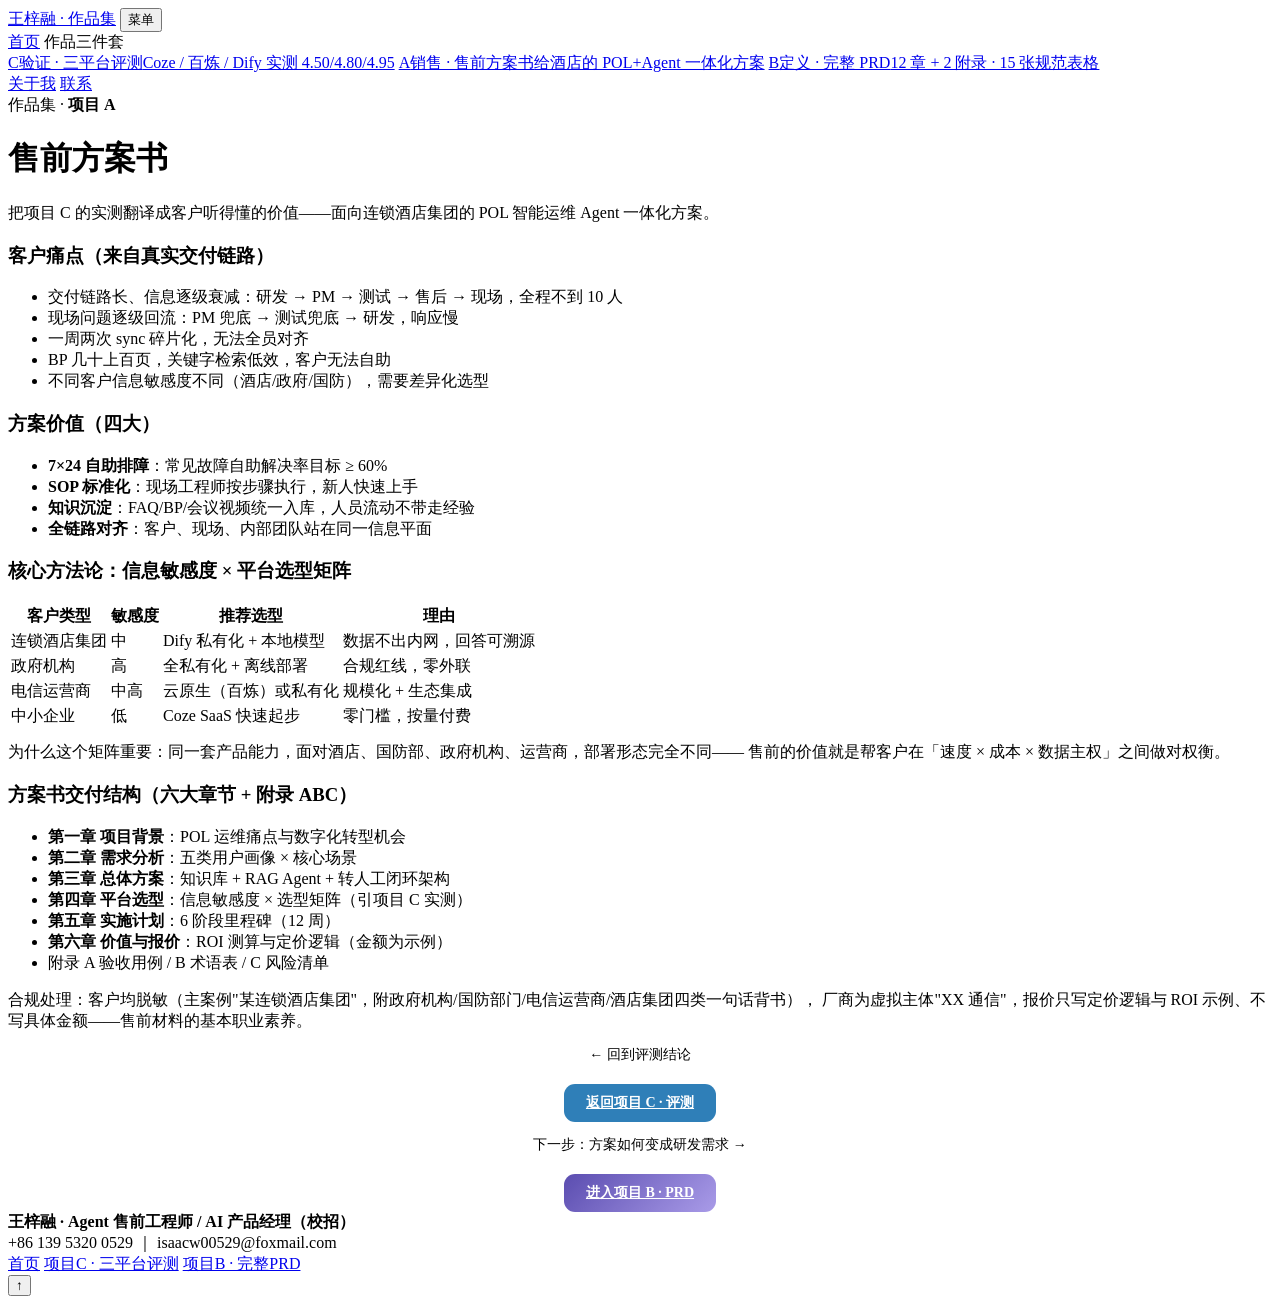
==== project-a.html @ 24b9f320 "Multi-page portfolio: C/A/B subpages" ====
<!DOCTYPE html>
<html lang="zh-CN">
<head>
<meta charset="UTF-8">
<meta name="viewport" content="width=device-width, initial-scale=1.0">
<title>项目A · 售前方案书 | 王梓融 作品集</title>
<link rel="stylesheet" href="css/style.css">
</head>
<body>

<nav>
  <div class="inner">
    <a class="nav-brand" href="index.html"><span class="dot"></span>王梓融 · 作品集</a>
    <button class="menu-toggle">菜单</button>
    <div class="nav-links">
      <a class="nav-item" href="index.html">首页</a>
      <span class="nav-item has-sub active">作品三件套
        <div class="dropdown">
          <a href="project-c.html"><span class="k">C</span><span>验证 · 三平台评测<span class="d">Coze / 百炼 / Dify 实测 4.50/4.80/4.95</span></span></a>
          <a href="project-a.html"><span class="k">A</span><span>销售 · 售前方案书<span class="d">给酒店的 POL+Agent 一体化方案</span></span></a>
          <a href="project-b.html"><span class="k">B</span><span>定义 · 完整 PRD<span class="d">12 章 + 2 附录 · 15 张规范表格</span></span></a>
        </div>
      </span>
      <a class="nav-item" href="index.html#about">关于我</a>
      <a class="nav-item" href="index.html#contact">联系</a>
    </div>
  </div>
</nav>

<div class="pagehead">
  <div class="crumb">作品集 · <b>项目 A</b></div>
  <h1>售前方案书</h1>
  <p>把项目 C 的实测翻译成客户听得懂的价值——面向连锁酒店集团的 POL 智能运维 Agent 一体化方案。</p>
</div>

<section>
  <div class="wrap">
    <div class="two">
      <div class="card reveal l">
        <h3>客户痛点（来自真实交付链路）</h3>
        <ul>
          <li>交付链路长、信息逐级衰减：研发 → PM → 测试 → 售后 → 现场，全程不到 10 人</li>
          <li>现场问题逐级回流：PM 兜底 → 测试兜底 → 研发，响应慢</li>
          <li>一周两次 sync 碎片化，无法全员对齐</li>
          <li>BP 几十上百页，关键字检索低效，客户无法自助</li>
          <li>不同客户信息敏感度不同（酒店/政府/国防），需要差异化选型</li>
        </ul>
      </div>
      <div class="card reveal r">
        <h3>方案价值（四大）</h3>
        <ul>
          <li><b>7×24 自助排障</b>：常见故障自助解决率目标 ≥ 60%</li>
          <li><b>SOP 标准化</b>：现场工程师按步骤执行，新人快速上手</li>
          <li><b>知识沉淀</b>：FAQ/BP/会议视频统一入库，人员流动不带走经验</li>
          <li><b>全链路对齐</b>：客户、现场、内部团队站在同一信息平面</li>
        </ul>
      </div>
    </div>

    <div class="card reveal">
      <h3>核心方法论：信息敏感度 × 平台选型矩阵</h3>
      <table>
        <tr><th>客户类型</th><th>敏感度</th><th>推荐选型</th><th>理由</th></tr>
        <tr><td>连锁酒店集团</td><td>中</td><td>Dify 私有化 + 本地模型</td><td>数据不出内网，回答可溯源</td></tr>
        <tr><td>政府机构</td><td>高</td><td>全私有化 + 离线部署</td><td>合规红线，零外联</td></tr>
        <tr><td>电信运营商</td><td>中高</td><td>云原生（百炼）或私有化</td><td>规模化 + 生态集成</td></tr>
        <tr><td>中小企业</td><td>低</td><td>Coze SaaS 快速起步</td><td>零门槛，按量付费</td></tr>
      </table>
      <p style="margin-top:12px">为什么这个矩阵重要：同一套产品能力，面对酒店、国防部、政府机构、运营商，部署形态完全不同——
      售前的价值就是帮客户在「速度 × 成本 × 数据主权」之间做对权衡。</p>
    </div>

    <div class="card reveal">
      <h3>方案书交付结构（六大章节 + 附录 ABC）</h3>
      <ul>
        <li><b>第一章 项目背景</b>：POL 运维痛点与数字化转型机会</li>
        <li><b>第二章 需求分析</b>：五类用户画像 × 核心场景</li>
        <li><b>第三章 总体方案</b>：知识库 + RAG Agent + 转人工闭环架构</li>
        <li><b>第四章 平台选型</b>：信息敏感度 × 选型矩阵（引项目 C 实测）</li>
        <li><b>第五章 实施计划</b>：6 阶段里程碑（12 周）</li>
        <li><b>第六章 价值与报价</b>：ROI 测算与定价逻辑（金额为示例）</li>
        <li>附录 A 验收用例 / B 术语表 / C 风险清单</li>
      </ul>
      <div class="note">合规处理：客户均脱敏（主案例"某连锁酒店集团"，附政府机构/国防部门/电信运营商/酒店集团四类一句话背书），
      厂商为虚拟主体"XX 通信"，报价只写定价逻辑与 ROI 示例、不写具体金额——售前材料的基本职业素养。</div>
    </div>

    <div class="two">
      <div class="card reveal" style="text-align:center">
        <p style="font-size:14px;color:var(--muted)">← 回到评测结论</p>
        <a href="project-c.html" style="display:inline-block;margin-top:6px;padding:10px 22px;border-radius:11px;background:#2F7FB8;color:#fff;font-size:14px;font-weight:600">返回项目 C · 评测</a>
      </div>
      <div class="card reveal" style="text-align:center">
        <p style="font-size:14px;color:var(--muted)">下一步：方案如何变成研发需求 →</p>
        <a href="project-b.html" style="display:inline-block;margin-top:6px;padding:10px 22px;border-radius:11px;background:linear-gradient(135deg,#5B4DB0,#A99BE8);color:#fff;font-size:14px;font-weight:600">进入项目 B · PRD</a>
      </div>
    </div>
  </div>
</section>

<footer>
  <div class="wrap">
    <b>王梓融 · Agent 售前工程师 / AI 产品经理（校招）</b><br>
    +86 139 5320 0529 ｜ isaacw00529@foxmail.com<br>
    <div class="links">
      <a href="index.html">首页</a>
      <a href="project-c.html">项目C · 三平台评测</a>
      <a href="project-b.html">项目B · 完整PRD</a>
    </div>
  </div>
</footer>

<button id="topBtn">↑</button>
<script src="js/app.js"></script>
</body>
</html>
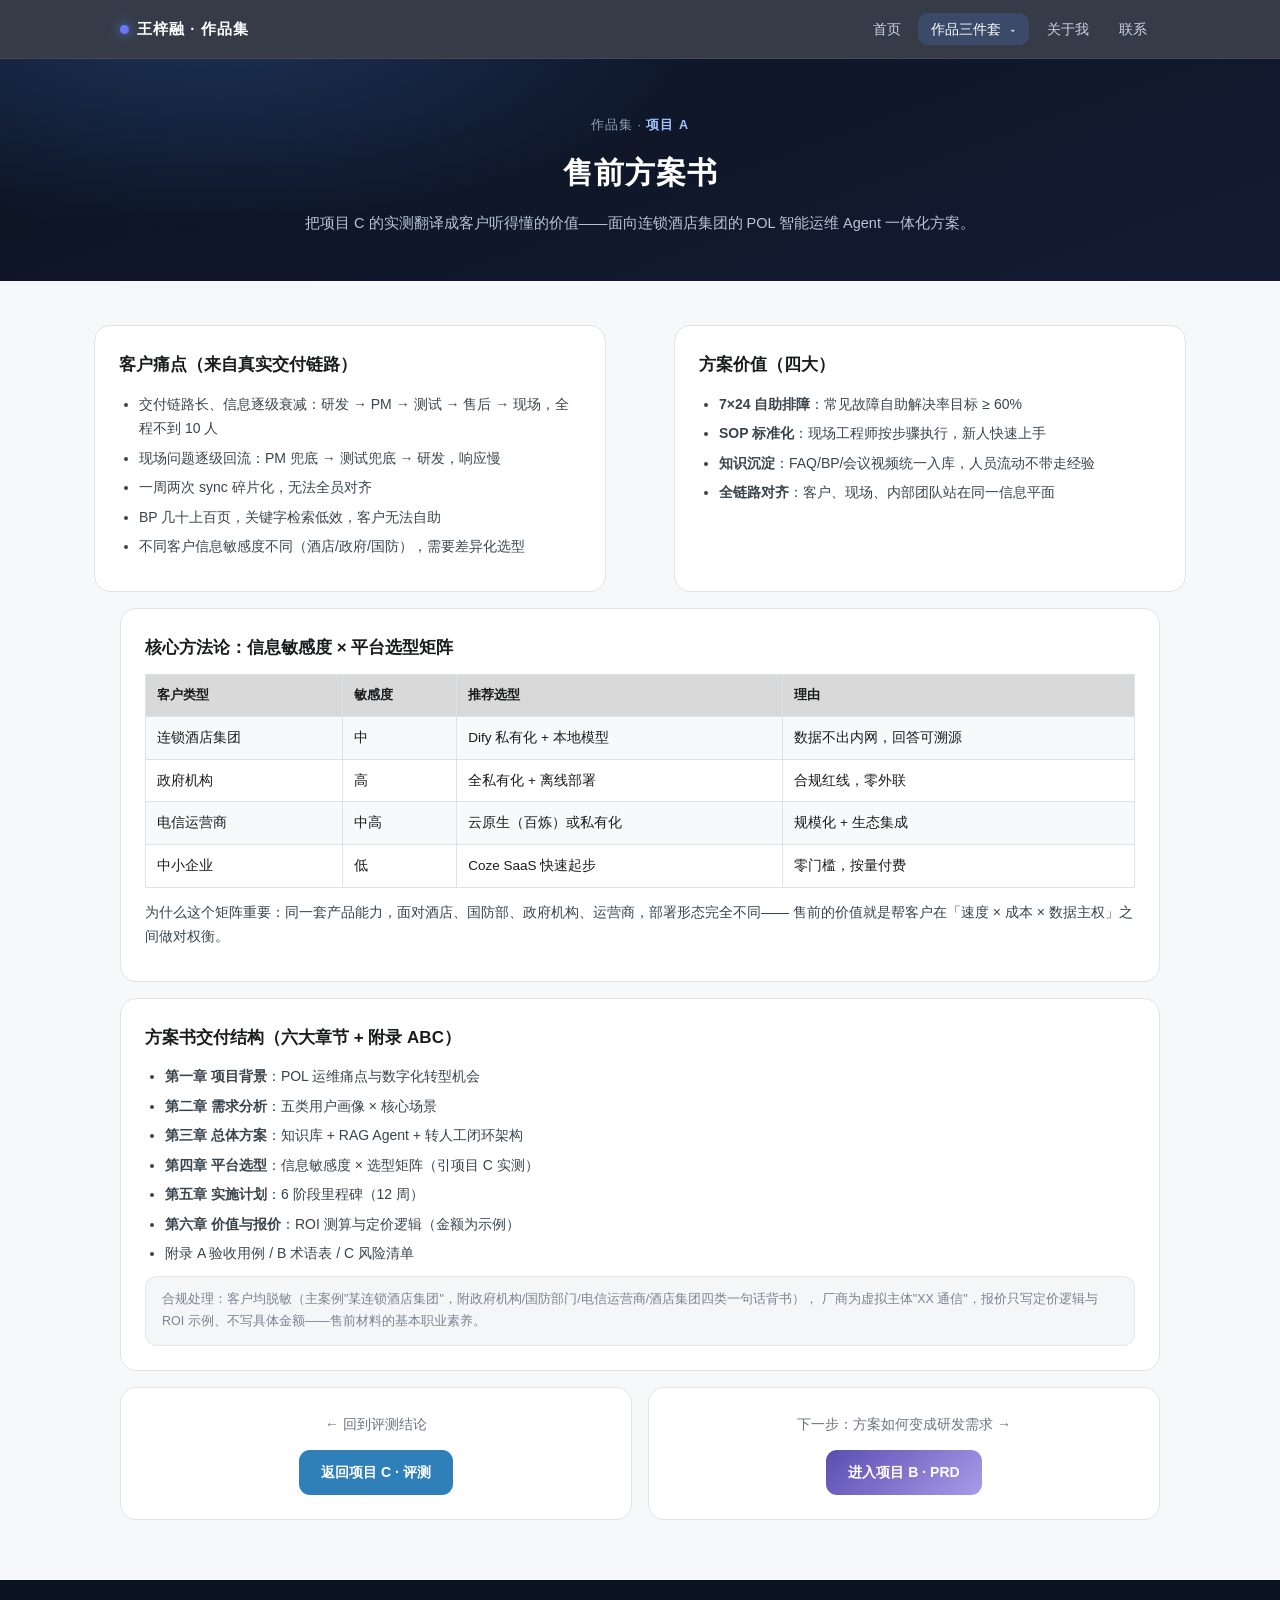
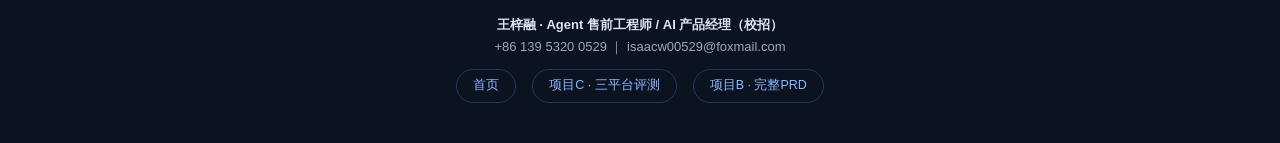
==== commit dc5f35b1: "Inline css/js: polished multi-page portfolio" ====
--- a/project-a.html
+++ b/project-a.html
@@ -4,7 +4,172 @@
 <meta charset="UTF-8">
 <meta name="viewport" content="width=device-width, initial-scale=1.0">
 <title>项目A · 售前方案书 | 王梓融 作品集</title>
-<link rel="stylesheet" href="css/style.css">
+<style>
+/* ===== 作品集共享样式：深色科技风 + 精致动画 ===== */
+:root{
+  --bg:#F7F8FA; --card:#FFFFFF; --line:#E4E3DD;
+  --dark:#0B1220; --dark2:#111A2E;
+  --accent:#4F8EF7; --accent2:#8B5CF6; --green:#2E8B6E; --red:#C21A1A;
+  --text:#1A1B1C; --muted:#6B7280;
+  --grad:linear-gradient(135deg,#4F8EF7 0%,#8B5CF6 100%);
+}
+*{margin:0;padding:0;box-sizing:border-box;}
+html{scroll-behavior:smooth;}
+body{font-family:'PingFang SC','Roboto','Segoe UI',Arial,sans-serif;background:var(--bg);color:var(--text);line-height:1.75;-webkit-font-smoothing:antialiased;}
+a{text-decoration:none;color:inherit;}
+img{max-width:100%;}
+
+/* ===== 导航（毛玻璃 + 子菜单）===== */
+nav{position:sticky;top:0;z-index:100;background:rgba(11,18,32,0.82);backdrop-filter:blur(14px);-webkit-backdrop-filter:blur(14px);border-bottom:1px solid rgba(255,255,255,0.08);}
+nav .inner{max-width:1080px;margin:0 auto;padding:0 20px;display:flex;align-items:center;height:58px;gap:4px;}
+.nav-brand{font-weight:700;color:#fff;font-size:15px;letter-spacing:1px;margin-right:auto;display:flex;align-items:center;gap:8px;}
+.nav-brand .dot{width:9px;height:9px;border-radius:50%;background:var(--grad);box-shadow:0 0 12px rgba(79,143,247,0.9);}
+.nav-item{position:relative;padding:8px 13px;border-radius:10px;color:#C9D4E4;font-size:14px;transition:color .25s,background .25s;}
+.nav-item:hover{color:#fff;background:rgba(255,255,255,0.08);}
+.nav-item.active{color:#fff;background:rgba(79,143,247,0.18);}
+.nav-item.has-sub::after{content:'\25BE';margin-left:5px;font-size:11px;opacity:.7;}
+.dropdown{position:absolute;top:100%;left:0;min-width:230px;background:rgba(17,26,46,0.97);backdrop-filter:blur(14px);border:1px solid rgba(255,255,255,0.10);border-radius:14px;padding:8px;opacity:0;visibility:hidden;transform:translateY(8px);transition:all .28s cubic-bezier(.22,1,.36,1);box-shadow:0 18px 40px rgba(0,0,0,0.45);}
+.nav-item:hover .dropdown,.nav-item:focus-within .dropdown{opacity:1;visibility:visible;transform:translateY(4px);}
+.dropdown a{display:flex;align-items:center;gap:10px;padding:9px 12px;border-radius:9px;color:#D5DEEC;font-size:13.5px;transition:background .2s,color .2s;}
+.dropdown a:hover{background:rgba(79,143,247,0.16);color:#fff;}
+.dropdown .k{flex:0 0 20px;width:20px;height:20px;border-radius:6px;background:var(--grad);color:#fff;font-size:11px;font-weight:700;display:flex;align-items:center;justify-content:center;}
+.dropdown .d{font-size:11px;color:#8FA0B8;display:block;}
+.menu-toggle{display:none;background:none;border:1px solid rgba(255,255,255,0.2);color:#fff;border-radius:9px;padding:7px 12px;font-size:14px;cursor:pointer;}
+
+/* ===== Hero（深色渐变 + 点阵 + 光晕）===== */
+.hero{position:relative;background:radial-gradient(1200px 500px at 20% -10%,rgba(79,143,247,0.28),transparent 60%),radial-gradient(900px 420px at 85% 0%,rgba(139,92,246,0.24),transparent 55%),linear-gradient(160deg,#0B1220 0%,#111A2E 60%,#0B1220 100%);color:#fff;overflow:hidden;}
+.hero::before{content:'';position:absolute;inset:0;background-image:radial-gradient(rgba(255,255,255,0.055) 1px,transparent 1px);background-size:26px 26px;-webkit-mask-image:linear-gradient(180deg,#000 30%,transparent 100%);mask-image:linear-gradient(180deg,#000 30%,transparent 100%);}
+.hero .inner{position:relative;max-width:1080px;margin:0 auto;padding:92px 20px 84px;}
+.hero h1{font-size:46px;font-weight:800;letter-spacing:2px;background:linear-gradient(100deg,#fff 40%,#A5C4FF 75%,#C9B8FF 100%);-webkit-background-clip:text;background-clip:text;-webkit-text-fill-color:transparent;}
+.hero .sub{margin-top:10px;font-size:19px;font-weight:600;color:#8FB8FF;}
+.hero .chips{display:flex;flex-wrap:wrap;gap:10px;margin-top:22px;}
+.hero .chips span{border:1px solid rgba(255,255,255,0.22);background:rgba(255,255,255,0.06);border-radius:999px;padding:6px 16px;font-size:13px;color:#DDE6F4;transition:transform .3s,border-color .3s,background .3s;}
+.hero .chips span:hover{transform:translateY(-3px);border-color:rgba(79,143,247,0.7);background:rgba(79,143,247,0.14);}
+.hero .lead{margin-top:26px;max-width:760px;font-size:16px;color:#B8C4D8;line-height:1.9;}
+.hero .lead b{color:#fff;}
+.hero .cta{display:inline-flex;gap:10px;align-items:center;margin-top:30px;padding:12px 26px;border-radius:12px;background:var(--grad);color:#fff;font-size:15px;font-weight:600;box-shadow:0 8px 24px rgba(79,143,247,0.35);transition:transform .25s,box-shadow .25s;}
+.hero .cta:hover{transform:translateY(-3px);box-shadow:0 14px 34px rgba(79,143,247,0.5);}
+.hero .scroll-hint{position:absolute;bottom:22px;left:50%;transform:translateX(-50%);color:rgba(255,255,255,0.45);font-size:12px;letter-spacing:2px;animation:bob 2.2s ease-in-out infinite;}
+@keyframes bob{0%,100%{transform:translate(-50%,0);opacity:.5}50%{transform:translate(-50%,6px);opacity:1}}
+
+/* ===== 页面头部（子页深色横幅）===== */
+.pagehead{background:radial-gradient(900px 360px at 15% -20%,rgba(79,143,247,0.26),transparent 60%),linear-gradient(160deg,#0B1220,#131C33);color:#fff;padding:56px 20px 44px;text-align:center;}
+.pagehead .crumb{font-size:12.5px;color:#8FA0B8;letter-spacing:1px;}
+.pagehead .crumb b{color:#A5C4FF;}
+.pagehead h1{font-size:30px;font-weight:800;margin-top:10px;letter-spacing:1px;}
+.pagehead p{font-size:14.5px;color:#B8C4D8;max-width:720px;margin:12px auto 0;}
+
+/* ===== 内容容器 ===== */
+section{padding:44px 0;}
+.wrap{max-width:1080px;margin:0 auto;padding:0 20px;}
+.sec-title{font-size:22px;font-weight:700;margin-bottom:6px;position:relative;display:inline-block;}
+.sec-title::after{content:'';position:absolute;left:0;bottom:-5px;width:34px;height:3px;border-radius:2px;background:var(--grad);}
+.sec-desc{font-size:14px;color:var(--muted);margin:12px 0 24px;}
+
+/* ===== 卡片 ===== */
+.card{background:var(--card);border:1px solid var(--line);border-radius:16px;padding:24px;margin-bottom:16px;transition:transform .35s cubic-bezier(.22,1,.36,1),box-shadow .35s,border-color .35s;}
+.card:hover{transform:translateY(-4px);box-shadow:0 16px 40px rgba(15,30,60,0.10);border-color:#C9D9EE;}
+.card h3{font-size:17px;margin-bottom:12px;}
+.card p{font-size:14px;color:#3A444C;margin-bottom:8px;}
+.card ul{font-size:14px;color:#3A444C;padding-left:20px;margin-bottom:8px;}
+.card li{margin-bottom:5px;}
+.note{font-size:12.5px;color:#7A8391;background:rgba(15,30,60,0.04);border:1px solid rgba(15,30,60,0.07);border-radius:12px;padding:12px 16px;margin-top:10px;}
+
+/* ===== 表格 ===== */
+table{width:100%;border-collapse:collapse;font-size:13.5px;margin:10px 0 4px;}
+th,td{border:1px solid #DCE3E8;padding:9px 11px;text-align:left;}
+th{background:#D9D9D9;font-weight:600;font-size:13px;}
+tr:nth-child(even) td{background:#F8F9FB;}
+td.hl{color:var(--green);font-weight:600;}
+tbody tr:hover td{background:#EFF4FB;}
+
+/* ===== 徽章 ===== */
+.badge{display:inline-block;background:#EEF5F9;color:#1F5E77;border:1px solid #C9DEE9;border-radius:6px;padding:1px 8px;font-size:12px;font-weight:600;margin-right:6px;}
+.badge.m{background:#F0F7F2;color:#2E8B6E;border-color:#C4E4D3;}
+.badge.s{background:#F5F1EC;color:#8A6D3B;border-color:#E4D5BE;}
+
+/* ===== 三件套卡片（3D hover）===== */
+.cards3{display:flex;flex-wrap:wrap;gap:18px;margin-top:8px;}
+.tcard{flex:1 1 280px;min-width:260px;position:relative;border-radius:18px;padding:26px 22px;color:#fff;overflow:hidden;transform-style:preserve-3d;transition:transform .45s cubic-bezier(.22,1,.36,1),box-shadow .45s;box-shadow:0 10px 30px rgba(15,30,60,0.18);cursor:pointer;}
+.tcard:hover{transform:translateY(-8px) rotateX(2deg);box-shadow:0 26px 54px rgba(15,30,60,0.30);}
+.tcard::before{content:'';position:absolute;top:-40%;left:-30%;width:70%;height:130%;background:radial-gradient(circle at center,rgba(255,255,255,0.28),transparent 65%);opacity:0;transition:opacity .5s;pointer-events:none;}
+.tcard:hover::before{opacity:1;}
+.tcard .k{font-size:34px;font-weight:800;opacity:0.9;}
+.tcard .tt{font-size:18px;font-weight:700;margin-top:4px;}
+.tcard .dd{font-size:13px;opacity:0.92;margin-top:10px;line-height:1.6;}
+.tcard .go{display:inline-block;margin-top:16px;font-size:13px;font-weight:600;background:rgba(255,255,255,0.18);border:1px solid rgba(255,255,255,0.3);border-radius:999px;padding:6px 16px;transition:background .3s,transform .3s;}
+.tcard:hover .go{background:rgba(255,255,255,0.3);transform:translateX(4px);}
+.tc-c{background:linear-gradient(140deg,#2F7FB8,#5FB3D6);}
+.tc-a{background:linear-gradient(140deg,#257A5F,#5FC4A2);}
+.tc-b{background:linear-gradient(140deg,#5B4DB0,#A99BE8);}
+
+/* ===== 统计卡（count-up）===== */
+.stats{display:flex;flex-wrap:wrap;gap:14px;margin-top:8px;}
+.stat{flex:1 1 150px;min-width:150px;background:var(--card);border:1px solid var(--line);border-radius:16px;padding:18px 14px;text-align:center;transition:transform .3s,box-shadow .3s;}
+.stat:hover{transform:translateY(-4px);box-shadow:0 14px 34px rgba(15,30,60,0.10);}
+.stat .v{font-size:27px;font-weight:800;color:var(--green);}
+.stat .l{font-size:12.5px;color:var(--muted);margin-top:3px;}
+
+/* ===== 双栏 ===== */
+.two{display:flex;flex-wrap:wrap;gap:16px;}
+.two>div{flex:1 1 320px;min-width:280px;}
+
+/* ===== 时间线（关于我）===== */
+.timeline{position:relative;padding-left:26px;margin-top:14px;}
+.timeline::before{content:'';position:absolute;left:7px;top:6px;bottom:6px;width:2px;background:linear-gradient(180deg,#4F8EF7,#8B5CF6);opacity:.35;border-radius:2px;}
+.tl-item{position:relative;padding:12px 0 12px 22px;}
+.tl-item::before{content:'';position:absolute;left:-24px;top:20px;width:11px;height:11px;border-radius:50%;background:var(--grad);box-shadow:0 0 0 4px rgba(79,143,247,0.15);}
+.tl-item .when{font-size:12.5px;color:var(--muted);font-weight:600;}
+.tl-item .what{font-size:15px;font-weight:600;margin-top:2px;}
+.tl-item .desc{font-size:13.5px;color:#4A545E;margin-top:3px;}
+
+/* ===== 流程 SVG 动画 ===== */
+.flowline{stroke-dasharray:8 7;animation:dash 1.1s linear infinite;}
+@keyframes dash{to{stroke-dashoffset:-15;}}
+.pulse{animation:pulse 2s ease-in-out infinite;}
+@keyframes pulse{0%,100%{opacity:.5}50%{opacity:1}}
+
+/* ===== 联系区 ===== */
+.contact{display:flex;flex-wrap:wrap;gap:14px;}
+.c-item{flex:1 1 240px;min-width:220px;background:var(--card);border:1px solid var(--line);border-radius:16px;padding:20px;text-align:center;transition:transform .3s,box-shadow .3s,border-color .3s;}
+.c-item:hover{transform:translateY(-4px);box-shadow:0 14px 34px rgba(15,30,60,0.10);border-color:#C9D9EE;}
+.c-item .ic{font-size:24px;}
+.c-item .t{font-size:13px;color:var(--muted);margin-top:6px;}
+.c-item .v{font-size:16px;font-weight:700;margin-top:4px;}
+
+/* ===== Footer ===== */
+footer{background:var(--dark);color:#9AA8BF;padding:34px 20px 40px;text-align:center;font-size:13px;}
+footer b{color:#DDE6F4;}
+footer .links{margin-top:10px;display:flex;gap:16px;justify-content:center;flex-wrap:wrap;}
+footer .links a{color:#8FB8FF;border:1px solid rgba(79,143,247,0.3);border-radius:999px;padding:5px 16px;font-size:12.5px;transition:all .3s;}
+footer .links a:hover{background:rgba(79,143,247,0.15);transform:translateY(-2px);}
+
+/* ===== 滚动渐入动画 ===== */
+.reveal{opacity:0;transform:translateY(26px);transition:opacity .7s cubic-bezier(.22,1,.36,1),transform .7s cubic-bezier(.22,1,.36,1);}
+.reveal.in{opacity:1;transform:none;}
+.reveal.l{transform:translateX(-26px);}
+.reveal.r{transform:translateX(26px);}
+
+/* ===== 返回顶部 ===== */
+#topBtn{position:fixed;right:24px;bottom:26px;width:44px;height:44px;border-radius:50%;background:var(--grad);color:#fff;border:none;font-size:18px;cursor:pointer;opacity:0;visibility:hidden;transform:translateY(12px);transition:all .35s;box-shadow:0 8px 22px rgba(79,143,247,0.4);z-index:90;}
+#topBtn.show{opacity:1;visibility:visible;transform:none;}
+#topBtn:hover{transform:translateY(-3px);}
+
+/* ===== 页面切换淡入 ===== */
+body{animation:pageIn .5s ease;}
+@keyframes pageIn{from{opacity:0;transform:translateY(8px)}to{opacity:1;transform:none}}
+
+/* ===== 响应式 ===== */
+@media (max-width:720px){
+  .hero h1{font-size:30px;}
+  .menu-toggle{display:block;}
+  .nav-links{display:none;position:absolute;top:58px;left:0;right:0;background:rgba(11,18,32,0.97);flex-direction:column;padding:10px 16px;gap:2px;border-bottom:1px solid rgba(255,255,255,0.1);}
+  .nav-links.open{display:flex;}
+  .dropdown{position:static;opacity:1;visibility:visible;transform:none;background:transparent;border:none;box-shadow:none;padding-left:14px;min-width:0;}
+  .tcard:hover{transform:translateY(-6px);}
+}
+
+</style>
 </head>
 <body>
 
@@ -111,6 +276,79 @@
 </footer>
 
 <button id="topBtn">↑</button>
-<script src="js/app.js"></script>
+<script>
+/* ===== 作品集交互脚本 ===== */
+(function(){
+  'use strict';
+  var doc = document;
+
+  /* 1. 滚动渐入（IntersectionObserver） */
+  var revealEls = doc.querySelectorAll('.reveal');
+  if ('IntersectionObserver' in window && revealEls.length) {
+    var io = new IntersectionObserver(function(entries){
+      entries.forEach(function(en){
+        if (en.isIntersecting) {
+          en.target.classList.add('in');
+          io.unobserve(en.target);
+        }
+      });
+    }, { threshold: 0.12, rootMargin: '0px 0px -30px 0px' });
+    revealEls.forEach(function(el){ io.observe(el); });
+  } else {
+    revealEls.forEach(function(el){ el.classList.add('in'); });
+  }
+
+  /* 2. 数字滚动（count-up） */
+  var nums = doc.querySelectorAll('[data-count]');
+  if ('IntersectionObserver' in window && nums.length) {
+    var nio = new IntersectionObserver(function(entries){
+      entries.forEach(function(en){
+        if (!en.isIntersecting) return;
+        var el = en.target, target = parseFloat(el.getAttribute('data-count'));
+        var decimals = (el.getAttribute('data-dec') || '0').length;
+        var dur = 1100, start = null;
+        function step(ts){
+          if (!start) start = ts;
+          var p = Math.min((ts - start) / dur, 1);
+          var ease = 1 - Math.pow(1 - p, 3);
+          var v = target * ease;
+          el.textContent = decimals ? v.toFixed(decimals) : Math.round(v).toString();
+          if (p < 1) requestAnimationFrame(step);
+        }
+        requestAnimationFrame(step);
+        nio.unobserve(el);
+      });
+    }, { threshold: 0.4 });
+    nums.forEach(function(el){ nio.observe(el); });
+  }
+
+  /* 3. 移动端菜单 */
+  var toggle = doc.querySelector('.menu-toggle');
+  var links = doc.querySelector('.nav-links');
+  if (toggle && links) {
+    toggle.addEventListener('click', function(){
+      links.classList.toggle('open');
+      toggle.textContent = links.classList.contains('open') ? '关闭' : '菜单';
+    });
+  }
+
+  /* 4. 返回顶部 */
+  var topBtn = doc.getElementById('topBtn');
+  if (topBtn) {
+    window.addEventListener('scroll', function(){
+      if (window.scrollY > 420) topBtn.classList.add('show');
+      else topBtn.classList.remove('show');
+    }, { passive: true });
+    topBtn.addEventListener('click', function(){
+      window.scrollTo({ top: 0, behavior: 'smooth' });
+    });
+  }
+
+  /* 5. 年份 */
+  var y = doc.getElementById('year');
+  if (y) y.textContent = new Date().getFullYear();
+})();
+
+</script>
 </body>
 </html>
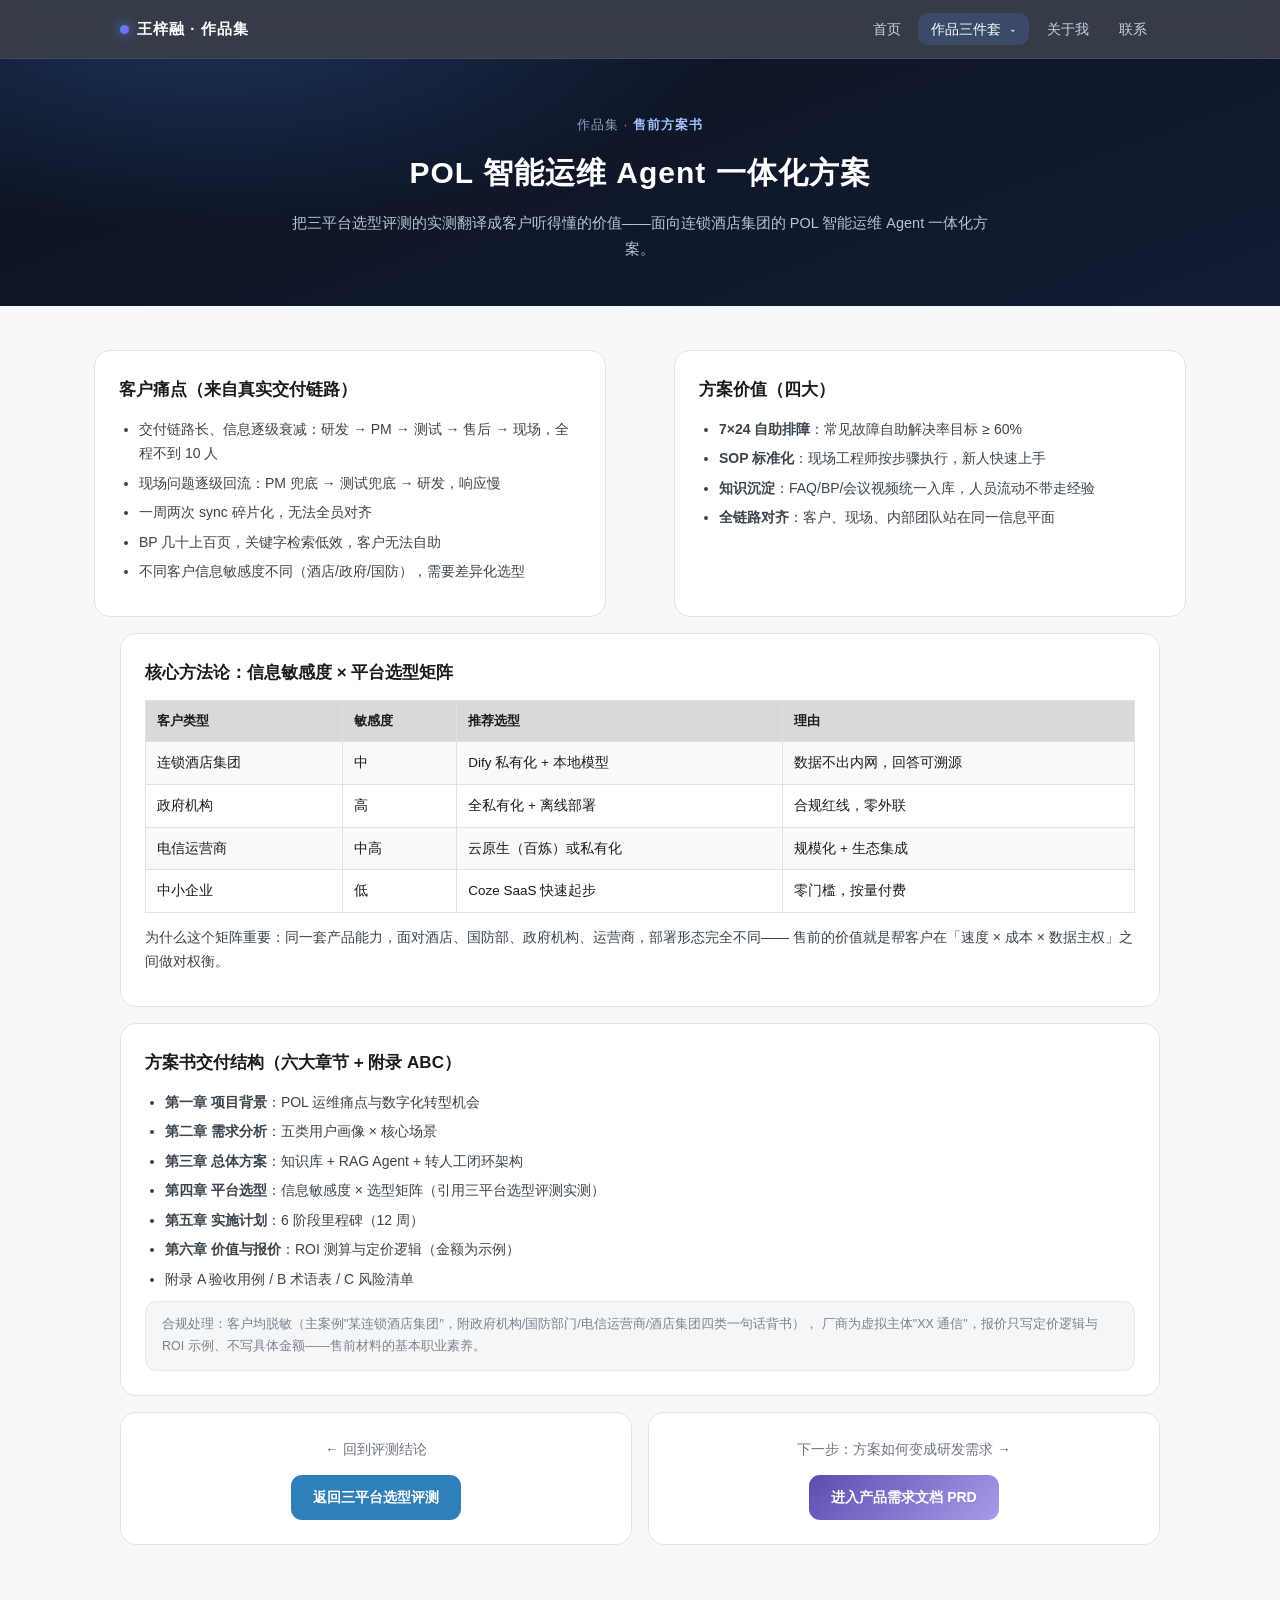
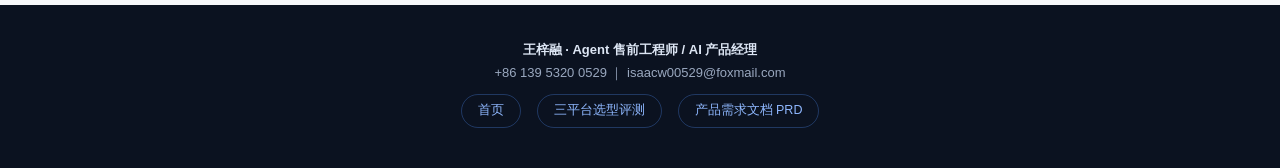
==== commit b9ead5ec: "Rename projects to actual names + full evaluation report" ====
--- a/project-a.html
+++ b/project-a.html
@@ -3,7 +3,7 @@
 <head>
 <meta charset="UTF-8">
 <meta name="viewport" content="width=device-width, initial-scale=1.0">
-<title>项目A · 售前方案书 | 王梓融 作品集</title>
+<title>售前方案书 | 王梓融 作品集</title>
 <style>
 /* ===== 作品集共享样式：深色科技风 + 精致动画 ===== */
 :root{
@@ -181,9 +181,9 @@
       <a class="nav-item" href="index.html">首页</a>
       <span class="nav-item has-sub active">作品三件套
         <div class="dropdown">
-          <a href="project-c.html"><span class="k">C</span><span>验证 · 三平台评测<span class="d">Coze / 百炼 / Dify 实测 4.50/4.80/4.95</span></span></a>
-          <a href="project-a.html"><span class="k">A</span><span>销售 · 售前方案书<span class="d">给酒店的 POL+Agent 一体化方案</span></span></a>
-          <a href="project-b.html"><span class="k">B</span><span>定义 · 完整 PRD<span class="d">12 章 + 2 附录 · 15 张规范表格</span></span></a>
+          <a href="project-c.html"><span class="k">1</span><span>三平台选型评测<span class="d">Coze / 百炼 / Dify 实测 4.50/4.80/4.95</span></span></a>
+          <a href="project-a.html"><span class="k">2</span><span>售前方案书<span class="d">给酒店的 POL+Agent 一体化方案</span></span></a>
+          <a href="project-b.html"><span class="k">3</span><span>产品需求文档 PRD<span class="d">12 章 + 2 附录 · 15 张规范表格</span></span></a>
         </div>
       </span>
       <a class="nav-item" href="index.html#about">关于我</a>
@@ -193,9 +193,9 @@
 </nav>
 
 <div class="pagehead">
-  <div class="crumb">作品集 · <b>项目 A</b></div>
-  <h1>售前方案书</h1>
-  <p>把项目 C 的实测翻译成客户听得懂的价值——面向连锁酒店集团的 POL 智能运维 Agent 一体化方案。</p>
+  <div class="crumb">作品集 · <b>售前方案书</b></div>
+  <h1>POL 智能运维 Agent 一体化方案</h1>
+  <p>把三平台选型评测的实测翻译成客户听得懂的价值——面向连锁酒店集团的 POL 智能运维 Agent 一体化方案。</p>
 </div>
 
 <section>
@@ -241,7 +241,7 @@
         <li><b>第一章 项目背景</b>：POL 运维痛点与数字化转型机会</li>
         <li><b>第二章 需求分析</b>：五类用户画像 × 核心场景</li>
         <li><b>第三章 总体方案</b>：知识库 + RAG Agent + 转人工闭环架构</li>
-        <li><b>第四章 平台选型</b>：信息敏感度 × 选型矩阵（引项目 C 实测）</li>
+        <li><b>第四章 平台选型</b>：信息敏感度 × 选型矩阵（引用三平台选型评测实测）</li>
         <li><b>第五章 实施计划</b>：6 阶段里程碑（12 周）</li>
         <li><b>第六章 价值与报价</b>：ROI 测算与定价逻辑（金额为示例）</li>
         <li>附录 A 验收用例 / B 术语表 / C 风险清单</li>
@@ -253,11 +253,11 @@
     <div class="two">
       <div class="card reveal" style="text-align:center">
         <p style="font-size:14px;color:var(--muted)">← 回到评测结论</p>
-        <a href="project-c.html" style="display:inline-block;margin-top:6px;padding:10px 22px;border-radius:11px;background:#2F7FB8;color:#fff;font-size:14px;font-weight:600">返回项目 C · 评测</a>
+        <a href="project-c.html" style="display:inline-block;margin-top:6px;padding:10px 22px;border-radius:11px;background:#2F7FB8;color:#fff;font-size:14px;font-weight:600">返回三平台选型评测</a>
       </div>
       <div class="card reveal" style="text-align:center">
         <p style="font-size:14px;color:var(--muted)">下一步：方案如何变成研发需求 →</p>
-        <a href="project-b.html" style="display:inline-block;margin-top:6px;padding:10px 22px;border-radius:11px;background:linear-gradient(135deg,#5B4DB0,#A99BE8);color:#fff;font-size:14px;font-weight:600">进入项目 B · PRD</a>
+        <a href="project-b.html" style="display:inline-block;margin-top:6px;padding:10px 22px;border-radius:11px;background:linear-gradient(135deg,#5B4DB0,#A99BE8);color:#fff;font-size:14px;font-weight:600">进入产品需求文档 PRD</a>
       </div>
     </div>
   </div>
@@ -265,12 +265,12 @@
 
 <footer>
   <div class="wrap">
-    <b>王梓融 · Agent 售前工程师 / AI 产品经理（校招）</b><br>
+    <b>王梓融 · Agent 售前工程师 / AI 产品经理</b><br>
     +86 139 5320 0529 ｜ isaacw00529@foxmail.com<br>
     <div class="links">
       <a href="index.html">首页</a>
-      <a href="project-c.html">项目C · 三平台评测</a>
-      <a href="project-b.html">项目B · 完整PRD</a>
+      <a href="project-c.html">三平台选型评测</a>
+      <a href="project-b.html">产品需求文档 PRD</a>
     </div>
   </div>
 </footer>
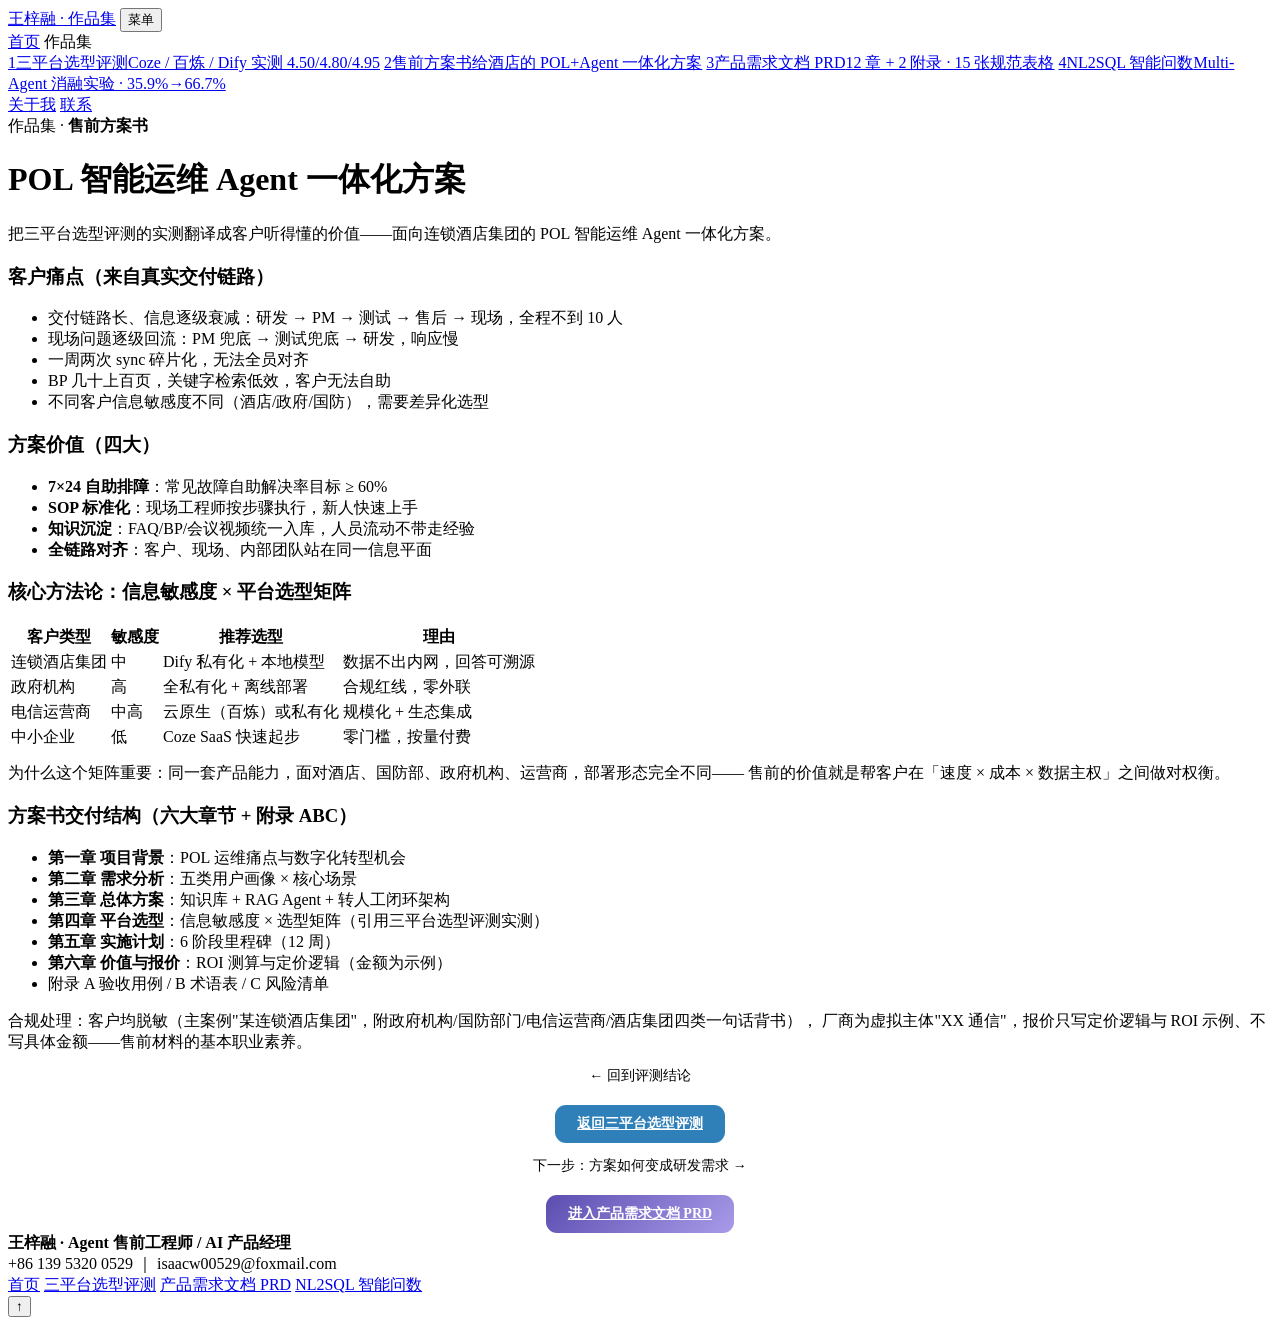
==== commit 0bb76e63: "Add NL2SQL Multi-Agent project + update all nav to 4 works" ====
--- a/project-a.html
+++ b/project-a.html
@@ -4,172 +4,7 @@
 <meta charset="UTF-8">
 <meta name="viewport" content="width=device-width, initial-scale=1.0">
 <title>售前方案书 | 王梓融 作品集</title>
-<style>
-/* ===== 作品集共享样式：深色科技风 + 精致动画 ===== */
-:root{
-  --bg:#F7F8FA; --card:#FFFFFF; --line:#E4E3DD;
-  --dark:#0B1220; --dark2:#111A2E;
-  --accent:#4F8EF7; --accent2:#8B5CF6; --green:#2E8B6E; --red:#C21A1A;
-  --text:#1A1B1C; --muted:#6B7280;
-  --grad:linear-gradient(135deg,#4F8EF7 0%,#8B5CF6 100%);
-}
-*{margin:0;padding:0;box-sizing:border-box;}
-html{scroll-behavior:smooth;}
-body{font-family:'PingFang SC','Roboto','Segoe UI',Arial,sans-serif;background:var(--bg);color:var(--text);line-height:1.75;-webkit-font-smoothing:antialiased;}
-a{text-decoration:none;color:inherit;}
-img{max-width:100%;}
-
-/* ===== 导航（毛玻璃 + 子菜单）===== */
-nav{position:sticky;top:0;z-index:100;background:rgba(11,18,32,0.82);backdrop-filter:blur(14px);-webkit-backdrop-filter:blur(14px);border-bottom:1px solid rgba(255,255,255,0.08);}
-nav .inner{max-width:1080px;margin:0 auto;padding:0 20px;display:flex;align-items:center;height:58px;gap:4px;}
-.nav-brand{font-weight:700;color:#fff;font-size:15px;letter-spacing:1px;margin-right:auto;display:flex;align-items:center;gap:8px;}
-.nav-brand .dot{width:9px;height:9px;border-radius:50%;background:var(--grad);box-shadow:0 0 12px rgba(79,143,247,0.9);}
-.nav-item{position:relative;padding:8px 13px;border-radius:10px;color:#C9D4E4;font-size:14px;transition:color .25s,background .25s;}
-.nav-item:hover{color:#fff;background:rgba(255,255,255,0.08);}
-.nav-item.active{color:#fff;background:rgba(79,143,247,0.18);}
-.nav-item.has-sub::after{content:'\25BE';margin-left:5px;font-size:11px;opacity:.7;}
-.dropdown{position:absolute;top:100%;left:0;min-width:230px;background:rgba(17,26,46,0.97);backdrop-filter:blur(14px);border:1px solid rgba(255,255,255,0.10);border-radius:14px;padding:8px;opacity:0;visibility:hidden;transform:translateY(8px);transition:all .28s cubic-bezier(.22,1,.36,1);box-shadow:0 18px 40px rgba(0,0,0,0.45);}
-.nav-item:hover .dropdown,.nav-item:focus-within .dropdown{opacity:1;visibility:visible;transform:translateY(4px);}
-.dropdown a{display:flex;align-items:center;gap:10px;padding:9px 12px;border-radius:9px;color:#D5DEEC;font-size:13.5px;transition:background .2s,color .2s;}
-.dropdown a:hover{background:rgba(79,143,247,0.16);color:#fff;}
-.dropdown .k{flex:0 0 20px;width:20px;height:20px;border-radius:6px;background:var(--grad);color:#fff;font-size:11px;font-weight:700;display:flex;align-items:center;justify-content:center;}
-.dropdown .d{font-size:11px;color:#8FA0B8;display:block;}
-.menu-toggle{display:none;background:none;border:1px solid rgba(255,255,255,0.2);color:#fff;border-radius:9px;padding:7px 12px;font-size:14px;cursor:pointer;}
-
-/* ===== Hero（深色渐变 + 点阵 + 光晕）===== */
-.hero{position:relative;background:radial-gradient(1200px 500px at 20% -10%,rgba(79,143,247,0.28),transparent 60%),radial-gradient(900px 420px at 85% 0%,rgba(139,92,246,0.24),transparent 55%),linear-gradient(160deg,#0B1220 0%,#111A2E 60%,#0B1220 100%);color:#fff;overflow:hidden;}
-.hero::before{content:'';position:absolute;inset:0;background-image:radial-gradient(rgba(255,255,255,0.055) 1px,transparent 1px);background-size:26px 26px;-webkit-mask-image:linear-gradient(180deg,#000 30%,transparent 100%);mask-image:linear-gradient(180deg,#000 30%,transparent 100%);}
-.hero .inner{position:relative;max-width:1080px;margin:0 auto;padding:92px 20px 84px;}
-.hero h1{font-size:46px;font-weight:800;letter-spacing:2px;background:linear-gradient(100deg,#fff 40%,#A5C4FF 75%,#C9B8FF 100%);-webkit-background-clip:text;background-clip:text;-webkit-text-fill-color:transparent;}
-.hero .sub{margin-top:10px;font-size:19px;font-weight:600;color:#8FB8FF;}
-.hero .chips{display:flex;flex-wrap:wrap;gap:10px;margin-top:22px;}
-.hero .chips span{border:1px solid rgba(255,255,255,0.22);background:rgba(255,255,255,0.06);border-radius:999px;padding:6px 16px;font-size:13px;color:#DDE6F4;transition:transform .3s,border-color .3s,background .3s;}
-.hero .chips span:hover{transform:translateY(-3px);border-color:rgba(79,143,247,0.7);background:rgba(79,143,247,0.14);}
-.hero .lead{margin-top:26px;max-width:760px;font-size:16px;color:#B8C4D8;line-height:1.9;}
-.hero .lead b{color:#fff;}
-.hero .cta{display:inline-flex;gap:10px;align-items:center;margin-top:30px;padding:12px 26px;border-radius:12px;background:var(--grad);color:#fff;font-size:15px;font-weight:600;box-shadow:0 8px 24px rgba(79,143,247,0.35);transition:transform .25s,box-shadow .25s;}
-.hero .cta:hover{transform:translateY(-3px);box-shadow:0 14px 34px rgba(79,143,247,0.5);}
-.hero .scroll-hint{position:absolute;bottom:22px;left:50%;transform:translateX(-50%);color:rgba(255,255,255,0.45);font-size:12px;letter-spacing:2px;animation:bob 2.2s ease-in-out infinite;}
-@keyframes bob{0%,100%{transform:translate(-50%,0);opacity:.5}50%{transform:translate(-50%,6px);opacity:1}}
-
-/* ===== 页面头部（子页深色横幅）===== */
-.pagehead{background:radial-gradient(900px 360px at 15% -20%,rgba(79,143,247,0.26),transparent 60%),linear-gradient(160deg,#0B1220,#131C33);color:#fff;padding:56px 20px 44px;text-align:center;}
-.pagehead .crumb{font-size:12.5px;color:#8FA0B8;letter-spacing:1px;}
-.pagehead .crumb b{color:#A5C4FF;}
-.pagehead h1{font-size:30px;font-weight:800;margin-top:10px;letter-spacing:1px;}
-.pagehead p{font-size:14.5px;color:#B8C4D8;max-width:720px;margin:12px auto 0;}
-
-/* ===== 内容容器 ===== */
-section{padding:44px 0;}
-.wrap{max-width:1080px;margin:0 auto;padding:0 20px;}
-.sec-title{font-size:22px;font-weight:700;margin-bottom:6px;position:relative;display:inline-block;}
-.sec-title::after{content:'';position:absolute;left:0;bottom:-5px;width:34px;height:3px;border-radius:2px;background:var(--grad);}
-.sec-desc{font-size:14px;color:var(--muted);margin:12px 0 24px;}
-
-/* ===== 卡片 ===== */
-.card{background:var(--card);border:1px solid var(--line);border-radius:16px;padding:24px;margin-bottom:16px;transition:transform .35s cubic-bezier(.22,1,.36,1),box-shadow .35s,border-color .35s;}
-.card:hover{transform:translateY(-4px);box-shadow:0 16px 40px rgba(15,30,60,0.10);border-color:#C9D9EE;}
-.card h3{font-size:17px;margin-bottom:12px;}
-.card p{font-size:14px;color:#3A444C;margin-bottom:8px;}
-.card ul{font-size:14px;color:#3A444C;padding-left:20px;margin-bottom:8px;}
-.card li{margin-bottom:5px;}
-.note{font-size:12.5px;color:#7A8391;background:rgba(15,30,60,0.04);border:1px solid rgba(15,30,60,0.07);border-radius:12px;padding:12px 16px;margin-top:10px;}
-
-/* ===== 表格 ===== */
-table{width:100%;border-collapse:collapse;font-size:13.5px;margin:10px 0 4px;}
-th,td{border:1px solid #DCE3E8;padding:9px 11px;text-align:left;}
-th{background:#D9D9D9;font-weight:600;font-size:13px;}
-tr:nth-child(even) td{background:#F8F9FB;}
-td.hl{color:var(--green);font-weight:600;}
-tbody tr:hover td{background:#EFF4FB;}
-
-/* ===== 徽章 ===== */
-.badge{display:inline-block;background:#EEF5F9;color:#1F5E77;border:1px solid #C9DEE9;border-radius:6px;padding:1px 8px;font-size:12px;font-weight:600;margin-right:6px;}
-.badge.m{background:#F0F7F2;color:#2E8B6E;border-color:#C4E4D3;}
-.badge.s{background:#F5F1EC;color:#8A6D3B;border-color:#E4D5BE;}
-
-/* ===== 三件套卡片（3D hover）===== */
-.cards3{display:flex;flex-wrap:wrap;gap:18px;margin-top:8px;}
-.tcard{flex:1 1 280px;min-width:260px;position:relative;border-radius:18px;padding:26px 22px;color:#fff;overflow:hidden;transform-style:preserve-3d;transition:transform .45s cubic-bezier(.22,1,.36,1),box-shadow .45s;box-shadow:0 10px 30px rgba(15,30,60,0.18);cursor:pointer;}
-.tcard:hover{transform:translateY(-8px) rotateX(2deg);box-shadow:0 26px 54px rgba(15,30,60,0.30);}
-.tcard::before{content:'';position:absolute;top:-40%;left:-30%;width:70%;height:130%;background:radial-gradient(circle at center,rgba(255,255,255,0.28),transparent 65%);opacity:0;transition:opacity .5s;pointer-events:none;}
-.tcard:hover::before{opacity:1;}
-.tcard .k{font-size:34px;font-weight:800;opacity:0.9;}
-.tcard .tt{font-size:18px;font-weight:700;margin-top:4px;}
-.tcard .dd{font-size:13px;opacity:0.92;margin-top:10px;line-height:1.6;}
-.tcard .go{display:inline-block;margin-top:16px;font-size:13px;font-weight:600;background:rgba(255,255,255,0.18);border:1px solid rgba(255,255,255,0.3);border-radius:999px;padding:6px 16px;transition:background .3s,transform .3s;}
-.tcard:hover .go{background:rgba(255,255,255,0.3);transform:translateX(4px);}
-.tc-c{background:linear-gradient(140deg,#2F7FB8,#5FB3D6);}
-.tc-a{background:linear-gradient(140deg,#257A5F,#5FC4A2);}
-.tc-b{background:linear-gradient(140deg,#5B4DB0,#A99BE8);}
-
-/* ===== 统计卡（count-up）===== */
-.stats{display:flex;flex-wrap:wrap;gap:14px;margin-top:8px;}
-.stat{flex:1 1 150px;min-width:150px;background:var(--card);border:1px solid var(--line);border-radius:16px;padding:18px 14px;text-align:center;transition:transform .3s,box-shadow .3s;}
-.stat:hover{transform:translateY(-4px);box-shadow:0 14px 34px rgba(15,30,60,0.10);}
-.stat .v{font-size:27px;font-weight:800;color:var(--green);}
-.stat .l{font-size:12.5px;color:var(--muted);margin-top:3px;}
-
-/* ===== 双栏 ===== */
-.two{display:flex;flex-wrap:wrap;gap:16px;}
-.two>div{flex:1 1 320px;min-width:280px;}
-
-/* ===== 时间线（关于我）===== */
-.timeline{position:relative;padding-left:26px;margin-top:14px;}
-.timeline::before{content:'';position:absolute;left:7px;top:6px;bottom:6px;width:2px;background:linear-gradient(180deg,#4F8EF7,#8B5CF6);opacity:.35;border-radius:2px;}
-.tl-item{position:relative;padding:12px 0 12px 22px;}
-.tl-item::before{content:'';position:absolute;left:-24px;top:20px;width:11px;height:11px;border-radius:50%;background:var(--grad);box-shadow:0 0 0 4px rgba(79,143,247,0.15);}
-.tl-item .when{font-size:12.5px;color:var(--muted);font-weight:600;}
-.tl-item .what{font-size:15px;font-weight:600;margin-top:2px;}
-.tl-item .desc{font-size:13.5px;color:#4A545E;margin-top:3px;}
-
-/* ===== 流程 SVG 动画 ===== */
-.flowline{stroke-dasharray:8 7;animation:dash 1.1s linear infinite;}
-@keyframes dash{to{stroke-dashoffset:-15;}}
-.pulse{animation:pulse 2s ease-in-out infinite;}
-@keyframes pulse{0%,100%{opacity:.5}50%{opacity:1}}
-
-/* ===== 联系区 ===== */
-.contact{display:flex;flex-wrap:wrap;gap:14px;}
-.c-item{flex:1 1 240px;min-width:220px;background:var(--card);border:1px solid var(--line);border-radius:16px;padding:20px;text-align:center;transition:transform .3s,box-shadow .3s,border-color .3s;}
-.c-item:hover{transform:translateY(-4px);box-shadow:0 14px 34px rgba(15,30,60,0.10);border-color:#C9D9EE;}
-.c-item .ic{font-size:24px;}
-.c-item .t{font-size:13px;color:var(--muted);margin-top:6px;}
-.c-item .v{font-size:16px;font-weight:700;margin-top:4px;}
-
-/* ===== Footer ===== */
-footer{background:var(--dark);color:#9AA8BF;padding:34px 20px 40px;text-align:center;font-size:13px;}
-footer b{color:#DDE6F4;}
-footer .links{margin-top:10px;display:flex;gap:16px;justify-content:center;flex-wrap:wrap;}
-footer .links a{color:#8FB8FF;border:1px solid rgba(79,143,247,0.3);border-radius:999px;padding:5px 16px;font-size:12.5px;transition:all .3s;}
-footer .links a:hover{background:rgba(79,143,247,0.15);transform:translateY(-2px);}
-
-/* ===== 滚动渐入动画 ===== */
-.reveal{opacity:0;transform:translateY(26px);transition:opacity .7s cubic-bezier(.22,1,.36,1),transform .7s cubic-bezier(.22,1,.36,1);}
-.reveal.in{opacity:1;transform:none;}
-.reveal.l{transform:translateX(-26px);}
-.reveal.r{transform:translateX(26px);}
-
-/* ===== 返回顶部 ===== */
-#topBtn{position:fixed;right:24px;bottom:26px;width:44px;height:44px;border-radius:50%;background:var(--grad);color:#fff;border:none;font-size:18px;cursor:pointer;opacity:0;visibility:hidden;transform:translateY(12px);transition:all .35s;box-shadow:0 8px 22px rgba(79,143,247,0.4);z-index:90;}
-#topBtn.show{opacity:1;visibility:visible;transform:none;}
-#topBtn:hover{transform:translateY(-3px);}
-
-/* ===== 页面切换淡入 ===== */
-body{animation:pageIn .5s ease;}
-@keyframes pageIn{from{opacity:0;transform:translateY(8px)}to{opacity:1;transform:none}}
-
-/* ===== 响应式 ===== */
-@media (max-width:720px){
-  .hero h1{font-size:30px;}
-  .menu-toggle{display:block;}
-  .nav-links{display:none;position:absolute;top:58px;left:0;right:0;background:rgba(11,18,32,0.97);flex-direction:column;padding:10px 16px;gap:2px;border-bottom:1px solid rgba(255,255,255,0.1);}
-  .nav-links.open{display:flex;}
-  .dropdown{position:static;opacity:1;visibility:visible;transform:none;background:transparent;border:none;box-shadow:none;padding-left:14px;min-width:0;}
-  .tcard:hover{transform:translateY(-6px);}
-}
-
-</style>
+<link rel="stylesheet" href="css/style.css">
 </head>
 <body>
 
@@ -179,11 +14,12 @@
     <button class="menu-toggle">菜单</button>
     <div class="nav-links">
       <a class="nav-item" href="index.html">首页</a>
-      <span class="nav-item has-sub active">作品三件套
+      <span class="nav-item has-sub active">作品集
         <div class="dropdown">
           <a href="project-c.html"><span class="k">1</span><span>三平台选型评测<span class="d">Coze / 百炼 / Dify 实测 4.50/4.80/4.95</span></span></a>
           <a href="project-a.html"><span class="k">2</span><span>售前方案书<span class="d">给酒店的 POL+Agent 一体化方案</span></span></a>
           <a href="project-b.html"><span class="k">3</span><span>产品需求文档 PRD<span class="d">12 章 + 2 附录 · 15 张规范表格</span></span></a>
+          <a href="project-d.html"><span class="k">4</span><span>NL2SQL 智能问数<span class="d">Multi-Agent 消融实验 · 35.9%→66.7%</span></span></a>
         </div>
       </span>
       <a class="nav-item" href="index.html#about">关于我</a>
@@ -271,84 +107,12 @@
       <a href="index.html">首页</a>
       <a href="project-c.html">三平台选型评测</a>
       <a href="project-b.html">产品需求文档 PRD</a>
+      <a href="project-d.html">NL2SQL 智能问数</a>
     </div>
   </div>
 </footer>
 
 <button id="topBtn">↑</button>
-<script>
-/* ===== 作品集交互脚本 ===== */
-(function(){
-  'use strict';
-  var doc = document;
-
-  /* 1. 滚动渐入（IntersectionObserver） */
-  var revealEls = doc.querySelectorAll('.reveal');
-  if ('IntersectionObserver' in window && revealEls.length) {
-    var io = new IntersectionObserver(function(entries){
-      entries.forEach(function(en){
-        if (en.isIntersecting) {
-          en.target.classList.add('in');
-          io.unobserve(en.target);
-        }
-      });
-    }, { threshold: 0.12, rootMargin: '0px 0px -30px 0px' });
-    revealEls.forEach(function(el){ io.observe(el); });
-  } else {
-    revealEls.forEach(function(el){ el.classList.add('in'); });
-  }
-
-  /* 2. 数字滚动（count-up） */
-  var nums = doc.querySelectorAll('[data-count]');
-  if ('IntersectionObserver' in window && nums.length) {
-    var nio = new IntersectionObserver(function(entries){
-      entries.forEach(function(en){
-        if (!en.isIntersecting) return;
-        var el = en.target, target = parseFloat(el.getAttribute('data-count'));
-        var decimals = (el.getAttribute('data-dec') || '0').length;
-        var dur = 1100, start = null;
-        function step(ts){
-          if (!start) start = ts;
-          var p = Math.min((ts - start) / dur, 1);
-          var ease = 1 - Math.pow(1 - p, 3);
-          var v = target * ease;
-          el.textContent = decimals ? v.toFixed(decimals) : Math.round(v).toString();
-          if (p < 1) requestAnimationFrame(step);
-        }
-        requestAnimationFrame(step);
-        nio.unobserve(el);
-      });
-    }, { threshold: 0.4 });
-    nums.forEach(function(el){ nio.observe(el); });
-  }
-
-  /* 3. 移动端菜单 */
-  var toggle = doc.querySelector('.menu-toggle');
-  var links = doc.querySelector('.nav-links');
-  if (toggle && links) {
-    toggle.addEventListener('click', function(){
-      links.classList.toggle('open');
-      toggle.textContent = links.classList.contains('open') ? '关闭' : '菜单';
-    });
-  }
-
-  /* 4. 返回顶部 */
-  var topBtn = doc.getElementById('topBtn');
-  if (topBtn) {
-    window.addEventListener('scroll', function(){
-      if (window.scrollY > 420) topBtn.classList.add('show');
-      else topBtn.classList.remove('show');
-    }, { passive: true });
-    topBtn.addEventListener('click', function(){
-      window.scrollTo({ top: 0, behavior: 'smooth' });
-    });
-  }
-
-  /* 5. 年份 */
-  var y = doc.getElementById('year');
-  if (y) y.textContent = new Date().getFullYear();
-})();
-
-</script>
+<script src="js/app.js"></script>
 </body>
 </html>
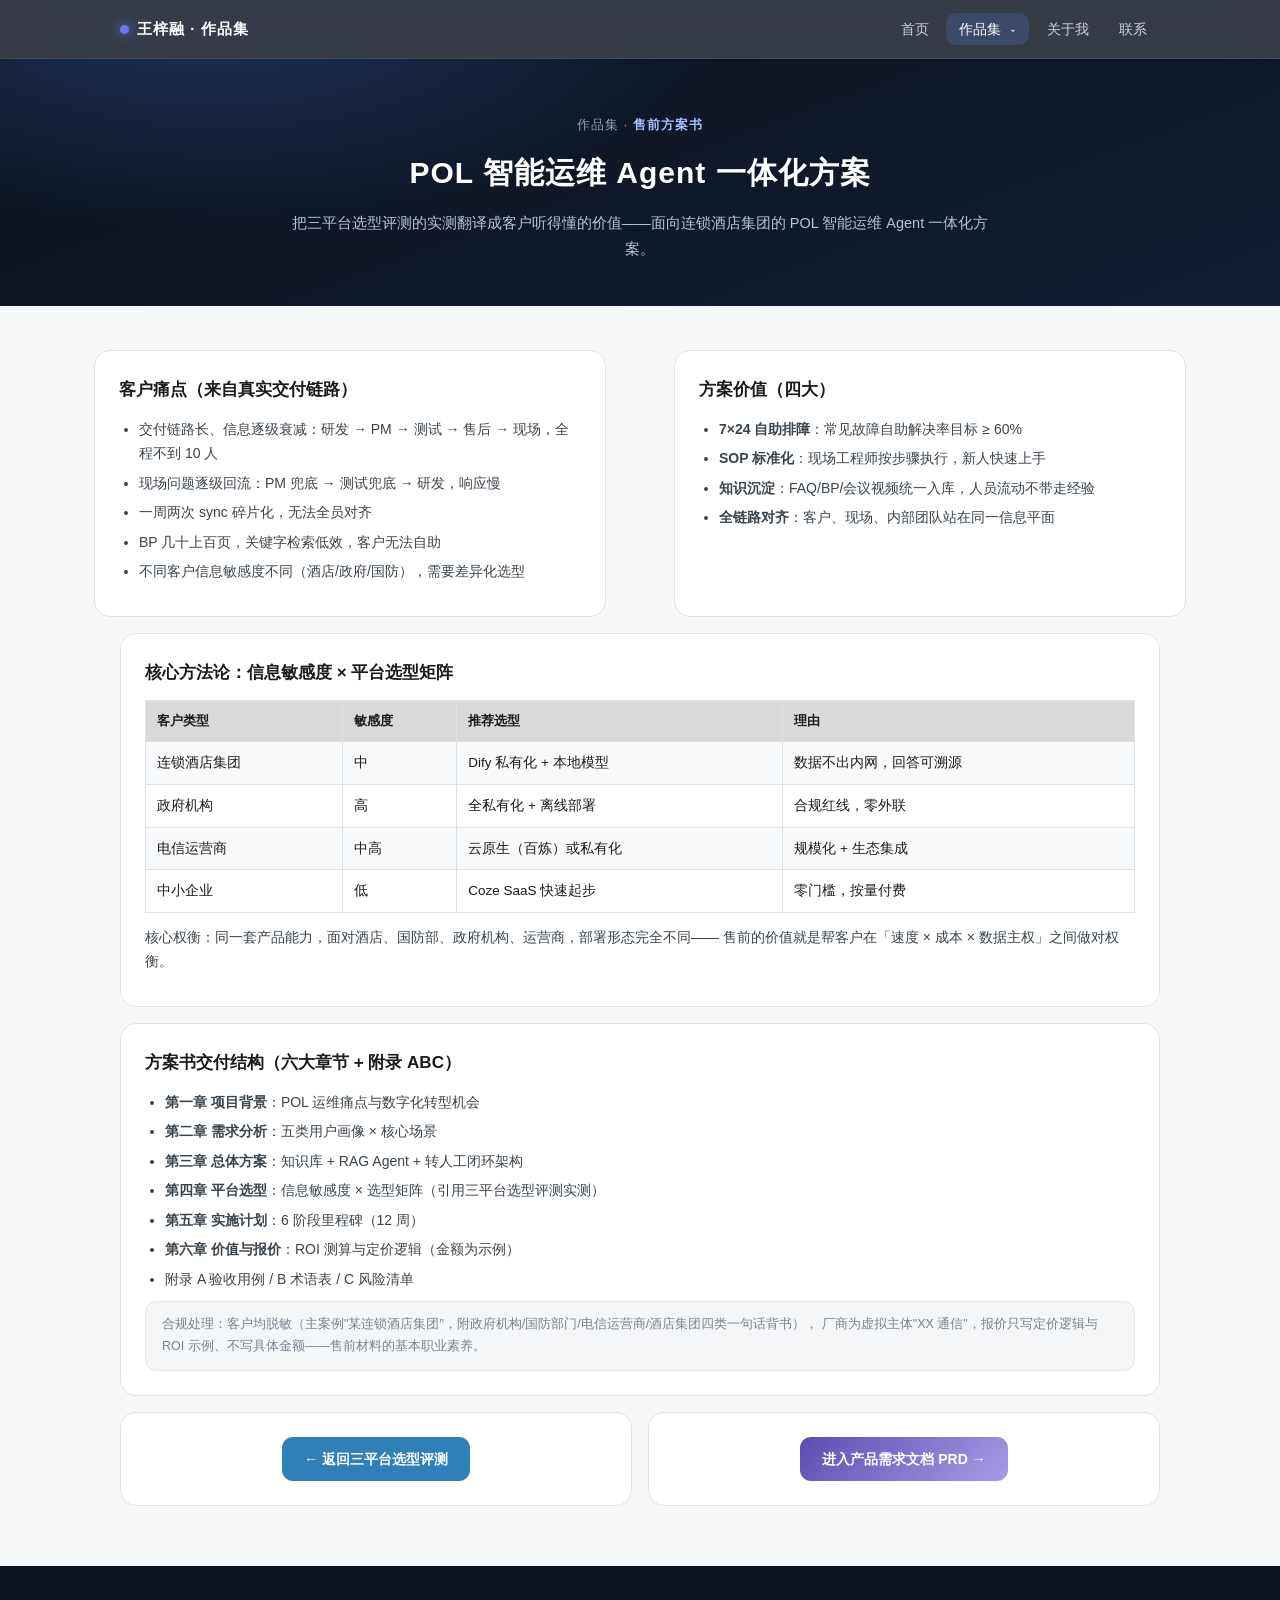
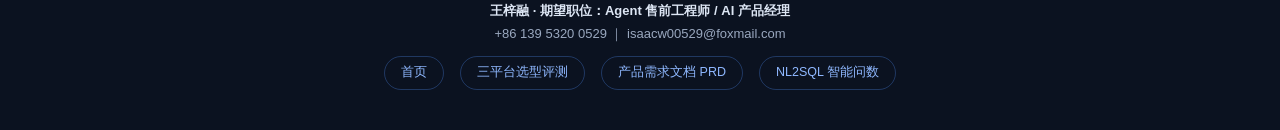
==== commit 12765e0c: "Rewrite portfolio copy for interviewer audience: expected-role label, remove meta comments" ====
--- a/project-a.html
+++ b/project-a.html
@@ -67,7 +67,7 @@
         <tr><td>电信运营商</td><td>中高</td><td>云原生（百炼）或私有化</td><td>规模化 + 生态集成</td></tr>
         <tr><td>中小企业</td><td>低</td><td>Coze SaaS 快速起步</td><td>零门槛，按量付费</td></tr>
       </table>
-      <p style="margin-top:12px">为什么这个矩阵重要：同一套产品能力，面对酒店、国防部、政府机构、运营商，部署形态完全不同——
+      <p style="margin-top:12px">核心权衡：同一套产品能力，面对酒店、国防部、政府机构、运营商，部署形态完全不同——
       售前的价值就是帮客户在「速度 × 成本 × 数据主权」之间做对权衡。</p>
     </div>
 
@@ -88,12 +88,10 @@
 
     <div class="two">
       <div class="card reveal" style="text-align:center">
-        <p style="font-size:14px;color:var(--muted)">← 回到评测结论</p>
-        <a href="project-c.html" style="display:inline-block;margin-top:6px;padding:10px 22px;border-radius:11px;background:#2F7FB8;color:#fff;font-size:14px;font-weight:600">返回三平台选型评测</a>
+        <a href="project-c.html" style="display:inline-block;padding:10px 22px;border-radius:11px;background:#2F7FB8;color:#fff;font-size:14px;font-weight:600">← 返回三平台选型评测</a>
       </div>
       <div class="card reveal" style="text-align:center">
-        <p style="font-size:14px;color:var(--muted)">下一步：方案如何变成研发需求 →</p>
-        <a href="project-b.html" style="display:inline-block;margin-top:6px;padding:10px 22px;border-radius:11px;background:linear-gradient(135deg,#5B4DB0,#A99BE8);color:#fff;font-size:14px;font-weight:600">进入产品需求文档 PRD</a>
+        <a href="project-b.html" style="display:inline-block;padding:10px 22px;border-radius:11px;background:linear-gradient(135deg,#5B4DB0,#A99BE8);color:#fff;font-size:14px;font-weight:600">进入产品需求文档 PRD →</a>
       </div>
     </div>
   </div>
@@ -101,7 +99,7 @@
 
 <footer>
   <div class="wrap">
-    <b>王梓融 · Agent 售前工程师 / AI 产品经理</b><br>
+    <b>王梓融 · 期望职位：Agent 售前工程师 / AI 产品经理</b><br>
     +86 139 5320 0529 ｜ isaacw00529@foxmail.com<br>
     <div class="links">
       <a href="index.html">首页</a>
--- a/css/style.css
+++ b/css/style.css
@@ -0,0 +1,164 @@
+/* ===== 作品集共享样式：深色科技风 + 精致动画 ===== */
+:root{
+  --bg:#F7F8FA; --card:#FFFFFF; --line:#E4E3DD;
+  --dark:#0B1220; --dark2:#111A2E;
+  --accent:#4F8EF7; --accent2:#8B5CF6; --green:#2E8B6E; --red:#C21A1A;
+  --text:#1A1B1C; --muted:#6B7280;
+  --grad:linear-gradient(135deg,#4F8EF7 0%,#8B5CF6 100%);
+}
+*{margin:0;padding:0;box-sizing:border-box;}
+html{scroll-behavior:smooth;}
+body{font-family:'PingFang SC','Roboto','Segoe UI',Arial,sans-serif;background:var(--bg);color:var(--text);line-height:1.75;-webkit-font-smoothing:antialiased;}
+a{text-decoration:none;color:inherit;}
+img{max-width:100%;}
+
+/* ===== 导航（毛玻璃 + 子菜单）===== */
+nav{position:sticky;top:0;z-index:100;background:rgba(11,18,32,0.82);backdrop-filter:blur(14px);-webkit-backdrop-filter:blur(14px);border-bottom:1px solid rgba(255,255,255,0.08);}
+nav .inner{max-width:1080px;margin:0 auto;padding:0 20px;display:flex;align-items:center;height:58px;gap:4px;}
+.nav-brand{font-weight:700;color:#fff;font-size:15px;letter-spacing:1px;margin-right:auto;display:flex;align-items:center;gap:8px;}
+.nav-brand .dot{width:9px;height:9px;border-radius:50%;background:var(--grad);box-shadow:0 0 12px rgba(79,143,247,0.9);}
+.nav-item{position:relative;padding:8px 13px;border-radius:10px;color:#C9D4E4;font-size:14px;transition:color .25s,background .25s;}
+.nav-item:hover{color:#fff;background:rgba(255,255,255,0.08);}
+.nav-item.active{color:#fff;background:rgba(79,143,247,0.18);}
+.nav-item.has-sub::after{content:'\25BE';margin-left:5px;font-size:11px;opacity:.7;}
+.dropdown{position:absolute;top:100%;left:0;min-width:230px;background:rgba(17,26,46,0.97);backdrop-filter:blur(14px);border:1px solid rgba(255,255,255,0.10);border-radius:14px;padding:8px;opacity:0;visibility:hidden;transform:translateY(8px);transition:all .28s cubic-bezier(.22,1,.36,1);box-shadow:0 18px 40px rgba(0,0,0,0.45);}
+.nav-item:hover .dropdown,.nav-item:focus-within .dropdown{opacity:1;visibility:visible;transform:translateY(4px);}
+.dropdown a{display:flex;align-items:center;gap:10px;padding:9px 12px;border-radius:9px;color:#D5DEEC;font-size:13.5px;transition:background .2s,color .2s;}
+.dropdown a:hover{background:rgba(79,143,247,0.16);color:#fff;}
+.dropdown .k{flex:0 0 20px;width:20px;height:20px;border-radius:6px;background:var(--grad);color:#fff;font-size:11px;font-weight:700;display:flex;align-items:center;justify-content:center;}
+.dropdown .d{font-size:11px;color:#8FA0B8;display:block;}
+.menu-toggle{display:none;background:none;border:1px solid rgba(255,255,255,0.2);color:#fff;border-radius:9px;padding:7px 12px;font-size:14px;cursor:pointer;}
+
+/* ===== Hero（深色渐变 + 点阵 + 光晕）===== */
+.hero{position:relative;background:radial-gradient(1200px 500px at 20% -10%,rgba(79,143,247,0.28),transparent 60%),radial-gradient(900px 420px at 85% 0%,rgba(139,92,246,0.24),transparent 55%),linear-gradient(160deg,#0B1220 0%,#111A2E 60%,#0B1220 100%);color:#fff;overflow:hidden;}
+.hero::before{content:'';position:absolute;inset:0;background-image:radial-gradient(rgba(255,255,255,0.055) 1px,transparent 1px);background-size:26px 26px;-webkit-mask-image:linear-gradient(180deg,#000 30%,transparent 100%);mask-image:linear-gradient(180deg,#000 30%,transparent 100%);}
+.hero .inner{position:relative;max-width:1080px;margin:0 auto;padding:92px 20px 84px;}
+.hero h1{font-size:46px;font-weight:800;letter-spacing:2px;background:linear-gradient(100deg,#fff 40%,#A5C4FF 75%,#C9B8FF 100%);-webkit-background-clip:text;background-clip:text;-webkit-text-fill-color:transparent;}
+.hero .sub{margin-top:10px;font-size:19px;font-weight:600;color:#8FB8FF;}
+.hero .chips{display:flex;flex-wrap:wrap;gap:10px;margin-top:22px;}
+.hero .chips span{border:1px solid rgba(255,255,255,0.22);background:rgba(255,255,255,0.06);border-radius:999px;padding:6px 16px;font-size:13px;color:#DDE6F4;transition:transform .3s,border-color .3s,background .3s;}
+.hero .chips span:hover{transform:translateY(-3px);border-color:rgba(79,143,247,0.7);background:rgba(79,143,247,0.14);}
+.hero .lead{margin-top:26px;max-width:760px;font-size:16px;color:#B8C4D8;line-height:1.9;}
+.hero .lead b{color:#fff;}
+.hero .cta{display:inline-flex;gap:10px;align-items:center;margin-top:30px;padding:12px 26px;border-radius:12px;background:var(--grad);color:#fff;font-size:15px;font-weight:600;box-shadow:0 8px 24px rgba(79,143,247,0.35);transition:transform .25s,box-shadow .25s;}
+.hero .cta:hover{transform:translateY(-3px);box-shadow:0 14px 34px rgba(79,143,247,0.5);}
+.hero .scroll-hint{position:absolute;bottom:22px;left:50%;transform:translateX(-50%);color:rgba(255,255,255,0.45);font-size:12px;letter-spacing:2px;animation:bob 2.2s ease-in-out infinite;}
+@keyframes bob{0%,100%{transform:translate(-50%,0);opacity:.5}50%{transform:translate(-50%,6px);opacity:1}}
+
+/* ===== 页面头部（子页深色横幅）===== */
+.pagehead{background:radial-gradient(900px 360px at 15% -20%,rgba(79,143,247,0.26),transparent 60%),linear-gradient(160deg,#0B1220,#131C33);color:#fff;padding:56px 20px 44px;text-align:center;}
+.pagehead .crumb{font-size:12.5px;color:#8FA0B8;letter-spacing:1px;}
+.pagehead .crumb b{color:#A5C4FF;}
+.pagehead h1{font-size:30px;font-weight:800;margin-top:10px;letter-spacing:1px;}
+.pagehead p{font-size:14.5px;color:#B8C4D8;max-width:720px;margin:12px auto 0;}
+
+/* ===== 内容容器 ===== */
+section{padding:44px 0;}
+.wrap{max-width:1080px;margin:0 auto;padding:0 20px;}
+.sec-title{font-size:22px;font-weight:700;margin-bottom:6px;position:relative;display:inline-block;}
+.sec-title::after{content:'';position:absolute;left:0;bottom:-5px;width:34px;height:3px;border-radius:2px;background:var(--grad);}
+.sec-desc{font-size:14px;color:var(--muted);margin:12px 0 24px;}
+
+/* ===== 卡片 ===== */
+.card{background:var(--card);border:1px solid var(--line);border-radius:16px;padding:24px;margin-bottom:16px;transition:transform .35s cubic-bezier(.22,1,.36,1),box-shadow .35s,border-color .35s;}
+.card:hover{transform:translateY(-4px);box-shadow:0 16px 40px rgba(15,30,60,0.10);border-color:#C9D9EE;}
+.card h3{font-size:17px;margin-bottom:12px;}
+.card p{font-size:14px;color:#3A444C;margin-bottom:8px;}
+.card ul{font-size:14px;color:#3A444C;padding-left:20px;margin-bottom:8px;}
+.card li{margin-bottom:5px;}
+.note{font-size:12.5px;color:#7A8391;background:rgba(15,30,60,0.04);border:1px solid rgba(15,30,60,0.07);border-radius:12px;padding:12px 16px;margin-top:10px;}
+
+/* ===== 表格 ===== */
+table{width:100%;border-collapse:collapse;font-size:13.5px;margin:10px 0 4px;}
+th,td{border:1px solid #DCE3E8;padding:9px 11px;text-align:left;}
+th{background:#D9D9D9;font-weight:600;font-size:13px;}
+tr:nth-child(even) td{background:#F8F9FB;}
+td.hl{color:var(--green);font-weight:600;}
+tbody tr:hover td{background:#EFF4FB;}
+
+/* ===== 徽章 ===== */
+.badge{display:inline-block;background:#EEF5F9;color:#1F5E77;border:1px solid #C9DEE9;border-radius:6px;padding:1px 8px;font-size:12px;font-weight:600;margin-right:6px;}
+.badge.m{background:#F0F7F2;color:#2E8B6E;border-color:#C4E4D3;}
+.badge.s{background:#F5F1EC;color:#8A6D3B;border-color:#E4D5BE;}
+
+/* ===== 三件套卡片（3D hover）===== */
+.cards3{display:flex;flex-wrap:wrap;gap:18px;margin-top:8px;}
+.tcard{flex:1 1 280px;min-width:260px;position:relative;border-radius:18px;padding:26px 22px;color:#fff;overflow:hidden;transform-style:preserve-3d;transition:transform .45s cubic-bezier(.22,1,.36,1),box-shadow .45s;box-shadow:0 10px 30px rgba(15,30,60,0.18);cursor:pointer;}
+.tcard:hover{transform:translateY(-8px) rotateX(2deg);box-shadow:0 26px 54px rgba(15,30,60,0.30);}
+.tcard::before{content:'';position:absolute;top:-40%;left:-30%;width:70%;height:130%;background:radial-gradient(circle at center,rgba(255,255,255,0.28),transparent 65%);opacity:0;transition:opacity .5s;pointer-events:none;}
+.tcard:hover::before{opacity:1;}
+.tcard .k{font-size:34px;font-weight:800;opacity:0.9;}
+.tcard .tt{font-size:18px;font-weight:700;margin-top:4px;}
+.tcard .dd{font-size:13px;opacity:0.92;margin-top:10px;line-height:1.6;}
+.tcard .go{display:inline-block;margin-top:16px;font-size:13px;font-weight:600;background:rgba(255,255,255,0.18);border:1px solid rgba(255,255,255,0.3);border-radius:999px;padding:6px 16px;transition:background .3s,transform .3s;}
+.tcard:hover .go{background:rgba(255,255,255,0.3);transform:translateX(4px);}
+.tc-c{background:linear-gradient(140deg,#2F7FB8,#5FB3D6);}
+.tc-a{background:linear-gradient(140deg,#257A5F,#5FC4A2);}
+.tc-b{background:linear-gradient(140deg,#5B4DB0,#A99BE8);}
+.tc-d{background:linear-gradient(140deg,#16425B,#3A7CA5);}
+
+/* ===== 统计卡（count-up）===== */
+.stats{display:flex;flex-wrap:wrap;gap:14px;margin-top:8px;}
+.stat{flex:1 1 150px;min-width:150px;background:var(--card);border:1px solid var(--line);border-radius:16px;padding:18px 14px;text-align:center;transition:transform .3s,box-shadow .3s;}
+.stat:hover{transform:translateY(-4px);box-shadow:0 14px 34px rgba(15,30,60,0.10);}
+.stat .v{font-size:27px;font-weight:800;color:var(--green);}
+.stat .l{font-size:12.5px;color:var(--muted);margin-top:3px;}
+
+/* ===== 双栏 ===== */
+.two{display:flex;flex-wrap:wrap;gap:16px;}
+.two>div{flex:1 1 320px;min-width:280px;}
+
+/* ===== 时间线（关于我）===== */
+.timeline{position:relative;padding-left:26px;margin-top:14px;}
+.timeline::before{content:'';position:absolute;left:7px;top:6px;bottom:6px;width:2px;background:linear-gradient(180deg,#4F8EF7,#8B5CF6);opacity:.35;border-radius:2px;}
+.tl-item{position:relative;padding:12px 0 12px 22px;}
+.tl-item::before{content:'';position:absolute;left:-24px;top:20px;width:11px;height:11px;border-radius:50%;background:var(--grad);box-shadow:0 0 0 4px rgba(79,143,247,0.15);}
+.tl-item .when{font-size:12.5px;color:var(--muted);font-weight:600;}
+.tl-item .what{font-size:15px;font-weight:600;margin-top:2px;}
+.tl-item .desc{font-size:13.5px;color:#4A545E;margin-top:3px;}
+
+/* ===== 流程 SVG 动画 ===== */
+.flowline{stroke-dasharray:8 7;animation:dash 1.1s linear infinite;}
+@keyframes dash{to{stroke-dashoffset:-15;}}
+.pulse{animation:pulse 2s ease-in-out infinite;}
+@keyframes pulse{0%,100%{opacity:.5}50%{opacity:1}}
+
+/* ===== 联系区 ===== */
+.contact{display:flex;flex-wrap:wrap;gap:14px;}
+.c-item{flex:1 1 240px;min-width:220px;background:var(--card);border:1px solid var(--line);border-radius:16px;padding:20px;text-align:center;transition:transform .3s,box-shadow .3s,border-color .3s;}
+.c-item:hover{transform:translateY(-4px);box-shadow:0 14px 34px rgba(15,30,60,0.10);border-color:#C9D9EE;}
+.c-item .ic{font-size:24px;}
+.c-item .t{font-size:13px;color:var(--muted);margin-top:6px;}
+.c-item .v{font-size:16px;font-weight:700;margin-top:4px;}
+
+/* ===== Footer ===== */
+footer{background:var(--dark);color:#9AA8BF;padding:34px 20px 40px;text-align:center;font-size:13px;}
+footer b{color:#DDE6F4;}
+footer .links{margin-top:10px;display:flex;gap:16px;justify-content:center;flex-wrap:wrap;}
+footer .links a{color:#8FB8FF;border:1px solid rgba(79,143,247,0.3);border-radius:999px;padding:5px 16px;font-size:12.5px;transition:all .3s;}
+footer .links a:hover{background:rgba(79,143,247,0.15);transform:translateY(-2px);}
+
+/* ===== 滚动渐入动画 ===== */
+.reveal{opacity:0;transform:translateY(26px);transition:opacity .7s cubic-bezier(.22,1,.36,1),transform .7s cubic-bezier(.22,1,.36,1);}
+.reveal.in{opacity:1;transform:none;}
+.reveal.l{transform:translateX(-26px);}
+.reveal.r{transform:translateX(26px);}
+
+/* ===== 返回顶部 ===== */
+#topBtn{position:fixed;right:24px;bottom:26px;width:44px;height:44px;border-radius:50%;background:var(--grad);color:#fff;border:none;font-size:18px;cursor:pointer;opacity:0;visibility:hidden;transform:translateY(12px);transition:all .35s;box-shadow:0 8px 22px rgba(79,143,247,0.4);z-index:90;}
+#topBtn.show{opacity:1;visibility:visible;transform:none;}
+#topBtn:hover{transform:translateY(-3px);}
+
+/* ===== 页面切换淡入 ===== */
+body{animation:pageIn .5s ease;}
+@keyframes pageIn{from{opacity:0;transform:translateY(8px)}to{opacity:1;transform:none}}
+
+/* ===== 响应式 ===== */
+@media (max-width:720px){
+  .hero h1{font-size:30px;}
+  .menu-toggle{display:block;}
+  .nav-links{display:none;position:absolute;top:58px;left:0;right:0;background:rgba(11,18,32,0.97);flex-direction:column;padding:10px 16px;gap:2px;border-bottom:1px solid rgba(255,255,255,0.1);}
+  .nav-links.open{display:flex;}
+  .dropdown{position:static;opacity:1;visibility:visible;transform:none;background:transparent;border:none;box-shadow:none;padding-left:14px;min-width:0;}
+  .tcard:hover{transform:translateY(-6px);}
+}
